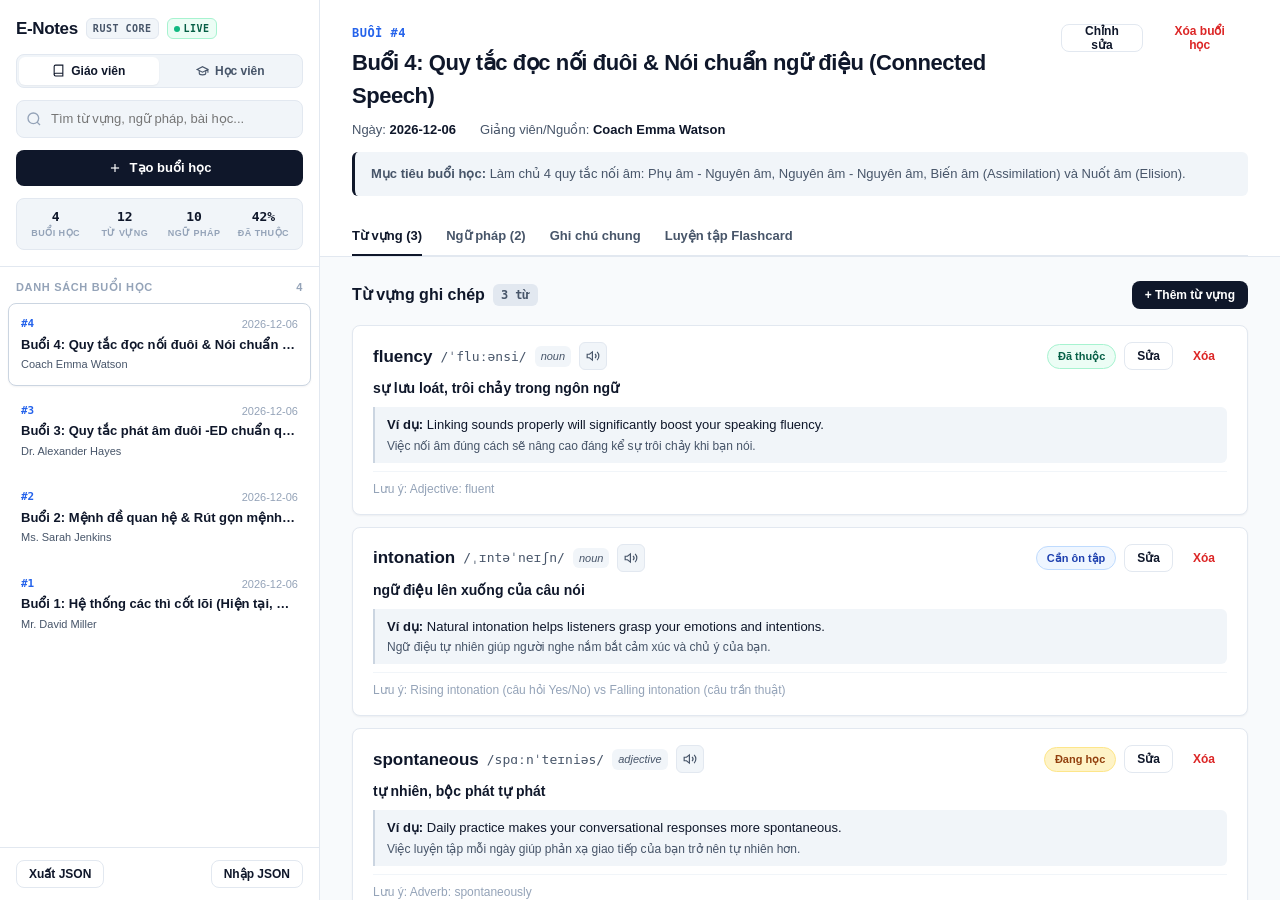
==== index.html @ 5c993e84 "feat: add 4 comprehensive grammar modules and Free Dictionary API auto-fill" ====
<!DOCTYPE html>
<html lang="vi">
<head>
  <meta charset="UTF-8">
  <meta name="viewport" content="width=device-width, initial-scale=1.0">
  <title>E-Notes — Sổ tay học tiếng Anh (Rust Core)</title>
  <link rel="stylesheet" href="/style.css">
</head>
<body>
  <div class="app-container">
    <!-- Sidebar -->
    <aside class="sidebar">
      <div class="sidebar-header">
        <div class="app-branding">
          <div class="brand-title">
            <span>E-Notes</span>
            <span class="brand-badge">RUST CORE</span>
            <span class="realtime-badge" title="Đồng bộ dữ liệu thời gian thực"><span class="realtime-dot"></span> LIVE</span>
          </div>
        </div>

        <!-- Role Selector (Giáo viên / Học viên) -->
        <div class="role-selector">
          <button class="role-btn active" id="roleBtnTeacher" data-role="teacher">
            <svg width="13" height="13" viewBox="0 0 24 24" fill="none" stroke="currentColor" stroke-width="2"><path d="M4 19.5A2.5 2.5 0 0 1 6.5 17H20"></path><path d="M6.5 2H20v20H6.5A2.5 2.5 0 0 1 4 19.5v-15A2.5 2.5 0 0 1 6.5 2z"></path></svg>
            Giáo viên
          </button>
          <button class="role-btn" id="roleBtnStudent" data-role="student">
            <svg width="13" height="13" viewBox="0 0 24 24" fill="none" stroke="currentColor" stroke-width="2"><path d="M22 10v6M2 10l10-5 10 5-10 5z"></path><path d="M6 12v5c0 2 2 3 6 3s6-1 6-3v-5"></path></svg>
            Học viên
          </button>
        </div>

        <div class="search-box">
          <svg class="search-icon" width="16" height="16" viewBox="0 0 24 24" fill="none" stroke="currentColor" stroke-width="2">
            <circle cx="11" cy="11" r="8"></circle>
            <line x1="21" y1="21" x2="16.65" y2="16.65"></line>
          </svg>
          <input type="text" id="searchInput" class="search-input" placeholder="Tìm từ vựng, ngữ pháp, bài học...">
        </div>

        <div class="sidebar-actions teacher-only">
          <button id="btnNewSession" class="btn btn-primary" style="flex: 1;">
            <svg width="14" height="14" viewBox="0 0 24 24" fill="none" stroke="currentColor" stroke-width="2">
              <line x1="12" y1="5" x2="12" y2="19"></line>
              <line x1="5" y1="12" x2="19" y2="12"></line>
            </svg>
            Tạo buổi học
          </button>
        </div>

        <div class="stats-summary" id="statsBar">
          <div class="stat-item">
            <span class="stat-val" id="statSessions">-</span>
            <span class="stat-lbl">Buổi học</span>
          </div>
          <div class="stat-item">
            <span class="stat-val" id="statVocab">-</span>
            <span class="stat-lbl">Từ vựng</span>
          </div>
          <div class="stat-item">
            <span class="stat-val" id="statGrammar">-</span>
            <span class="stat-lbl">Ngữ pháp</span>
          </div>
          <div class="stat-item">
            <span class="stat-val" id="statMastered">-</span>
            <span class="stat-lbl">Đã thuộc</span>
          </div>
        </div>
      </div>

      <div class="session-list-header">
        <span>Danh sách buổi học</span>
        <span id="sessionListCount">0</span>
      </div>

      <ul class="session-list" id="sessionList">
        <!-- Rendered by JS -->
      </ul>

      <div class="sidebar-footer">
        <button id="btnExport" class="btn btn-secondary btn-sm" title="Sao lưu dữ liệu ra file JSON">Xuất JSON</button>
        <button id="btnImport" class="btn btn-secondary btn-sm" title="Khôi phục dữ liệu từ file JSON">Nhập JSON</button>
        <input type="file" id="importFileInput" accept=".json" style="display: none;">
      </div>
    </aside>

    <!-- Main View -->
    <main class="main-view" id="mainView">
      <div id="sessionView" style="display: none;">
        <!-- Header -->
        <header class="main-header">
          <div class="lesson-top-bar">
            <div>
              <div class="lesson-tag" id="viewSessionBadge">BUỔI #1</div>
              <h1 class="lesson-title" id="viewSessionTitle">Chủ đề buổi học</h1>
              <div class="lesson-meta-row">
                <span>Ngày: <strong id="viewSessionDate">-</strong></span>
                <span>Giảng viên/Nguồn: <strong id="viewSessionTeacher">-</strong></span>
              </div>
            </div>

            <div style="display: flex; gap: 8px;">
              <button id="btnEditSession" class="btn btn-secondary btn-sm teacher-only">Chỉnh sửa</button>
              <button id="btnDeleteSession" class="btn btn-secondary btn-sm btn-danger-ghost teacher-only">Xóa buổi học</button>
            </div>
          </div>

          <div class="role-info-banner">
            <svg width="15" height="15" viewBox="0 0 24 24" fill="none" stroke="currentColor" stroke-width="2"><circle cx="12" cy="12" r="10"></circle><line x1="12" y1="16" x2="12" y2="12"></line><line x1="12" y1="8" x2="12.01" y2="8"></line></svg>
            <span><strong>Chế độ Học viên:</strong> Bạn có thể nghe phát âm, lật thẻ flashcard và đổi trạng thái từ vựng cá nhân. Nội dung buổi học được quản lý bởi giáo viên.</span>
          </div>

          <div class="lesson-goals-box" id="viewSessionGoalsBox" style="display: none;">
            <strong>Mục tiêu buổi học: </strong><span id="viewSessionGoals"></span>
          </div>

          <nav class="view-tabs">
            <button class="tab-btn active" data-tab="vocab">Từ vựng (<span id="tabVocabCount">0</span>)</button>
            <button class="tab-btn" data-tab="grammar">Ngữ pháp (<span id="tabGrammarCount">0</span>)</button>
            <button class="tab-btn" data-tab="notes">Ghi chú chung</button>
            <button class="tab-btn" data-tab="practice">Luyện tập Flashcard</button>
          </nav>
        </header>

        <!-- Tab contents -->
        <div class="content-body">
          <!-- Vocabulary Tab -->
          <div class="tab-content" id="tabContentVocab">
            <div class="section-toolbar">
              <h2 class="section-heading">
                Từ vựng ghi chép
                <span class="section-count" id="countVocabBadge">0 từ</span>
              </h2>
              <button id="btnAddVocab" class="btn btn-primary btn-sm teacher-only">
                + Thêm từ vựng
              </button>
            </div>
            <div class="vocab-list" id="vocabList">
              <!-- Rendered by JS -->
            </div>
          </div>

          <!-- Grammar Tab -->
          <div class="tab-content" id="tabContentGrammar" style="display: none;">
            <div class="section-toolbar">
              <h2 class="section-heading">
                Điểm ngữ pháp & Cấu trúc
                <span class="section-count" id="countGrammarBadge">0 điểm</span>
              </h2>
              <button id="btnAddGrammar" class="btn btn-primary btn-sm teacher-only">
                + Thêm ngữ pháp
              </button>
            </div>
            <div class="grammar-list" id="grammarList">
              <!-- Rendered by JS -->
            </div>
          </div>

          <!-- Notes Tab -->
          <div class="tab-content" id="tabContentNotes" style="display: none;">
            <div class="section-toolbar">
              <h2 class="section-heading">Ghi chú tổng hợp</h2>
              <button id="btnSaveNotes" class="btn btn-primary btn-sm teacher-only">Lưu ghi chú</button>
            </div>
            <div class="vocab-card" style="padding: 16px;">
              <textarea id="sessionNotesText" class="form-textarea" rows="12" placeholder="Ghi chép các lưu ý từ giáo viên, bài tập về nhà, mẹo phát âm hoặc liên kết tài liệu..."></textarea>
            </div>
          </div>

          <!-- Practice Flashcard Tab -->
          <div class="tab-content" id="tabContentPractice" style="display: none;">
            <div class="section-toolbar">
              <h2 class="section-heading">Luyện tập từ vựng (Flashcard)</h2>
            </div>
            <div class="flashcard-wrapper" id="flashcardWrapper">
              <!-- Rendered by JS -->
            </div>
          </div>
        </div>
      </div>

      <!-- Search Results View -->
      <div id="searchView" style="display: none; padding: 24px 32px;">
        <h2 class="section-heading" style="margin-bottom: 16px;">
          Kết quả tìm kiếm cho: "<span id="searchQueryLabel"></span>"
        </h2>
        <div id="searchResultsList"></div>
      </div>

      <!-- Empty / Welcome state -->
      <div id="emptyWelcomeView" class="empty-state">
        <h3>Chào mừng bạn đến với E-Notes</h3>
        <p>Chọn một buổi học từ danh sách bên trái hoặc nhấn "Tạo buổi học" để bắt đầu ghi chú từ vựng và ngữ pháp mới.</p>
        <button id="btnWelcomeNewSession" class="btn btn-primary">Tạo buổi học đầu tiên</button>
      </div>
    </main>
  </div>

  <!-- Modal Session (Create / Edit) -->
  <div class="modal-overlay" id="modalSession" style="display: none;">
    <div class="modal-dialog">
      <div class="modal-header">
        <h3 class="modal-title" id="modalSessionTitle">Tạo buổi học mới</h3>
        <button class="modal-close" data-close-modal>&times;</button>
      </div>
      <div class="modal-body">
        <form id="formSession">
          <input type="hidden" id="sessionFormId">
          <div class="form-row">
            <div class="form-group">
              <label class="form-label">Số thứ tự buổi học</label>
              <input type="number" id="sessionFormNumber" class="form-input" min="1" placeholder="Ví dụ: 1">
            </div>
            <div class="form-group">
              <label class="form-label">Ngày học</label>
              <input type="date" id="sessionFormDate" class="form-input" required>
            </div>
          </div>
          <div class="form-group">
            <label class="form-label">Tiêu đề buổi học *</label>
            <input type="text" id="sessionFormTitle" class="form-input" placeholder="Ví dụ: Buổi 1: Business Presentation" required>
          </div>
          <div class="form-group">
            <label class="form-label">Giảng viên / Nguồn học</label>
            <input type="text" id="sessionFormTeacher" class="form-input" placeholder="Ví dụ: Mr. David Miller, Khóa IELTS 7.0...">
          </div>
          <div class="form-group">
            <label class="form-label">Mục tiêu buổi học</label>
            <textarea id="sessionFormGoals" class="form-textarea" rows="2" placeholder="Ví dụ: Nắm vững cấu trúc câu điều kiện loại 3..."></textarea>
          </div>
          <div class="form-group">
            <label class="form-label">Ghi chú ban đầu</label>
            <textarea id="sessionFormNotes" class="form-textarea" rows="2" placeholder="Nội dung tóm tắt..."></textarea>
          </div>
        </form>
      </div>
      <div class="modal-footer">
        <button class="btn btn-secondary" data-close-modal>Hủy</button>
        <button class="btn btn-primary" id="btnSubmitSession">Lưu buổi học</button>
      </div>
    </div>
  </div>

  <!-- Modal Vocabulary (Create / Edit) -->
  <div class="modal-overlay" id="modalVocab" style="display: none;">
    <div class="modal-dialog">
      <div class="modal-header">
        <h3 class="modal-title" id="modalVocabTitle">Thêm từ vựng mới</h3>
        <button class="modal-close" data-close-modal>&times;</button>
      </div>
      <div class="modal-body">
        <form id="formVocab">
          <input type="hidden" id="vocabFormId">
          <div class="form-group" style="margin-bottom: 12px;">
            <label class="form-label">Từ / Cụm từ tiếng Anh *</label>
            <div style="display: flex; gap: 8px;">
              <input type="text" id="vocabFormWord" class="form-input" placeholder="e.g. resilient, articulate, persistent..." required style="flex: 1;">
              <button type="button" id="btnQuickLookup" class="btn btn-secondary" style="white-space: nowrap; font-size: 12px; height: 36px;" title="Tự động tra cứu IPA, từ loại, ví dụ và nghĩa từ từ điển trực tuyến">
                <svg width="13" height="13" viewBox="0 0 24 24" fill="none" stroke="currentColor" stroke-width="2"><polygon points="13 2 3 14 12 14 11 22 21 10 12 10 13 2"></polygon></svg>
                Tra nhanh API
              </button>
            </div>
            <div id="lookupStatus" style="font-size: 11px; margin-top: 4px; display: none;"></div>
          </div>
          <div class="form-row">
            <div class="form-group">
              <label class="form-label">Phiên âm (IPA)</label>
              <input type="text" id="vocabFormIpa" class="form-input" placeholder="/ɑːrˈtɪkjuleɪt/">
            </div>
            <div class="form-group">
              <label class="form-label">Từ loại</label>
              <input type="text" id="vocabFormPos" class="form-input" placeholder="noun, verb, adj, idiom...">
            </div>
          </div>
          <div class="form-row">
            <div class="form-group">
              <label class="form-label">Trạng thái học</label>
              <select id="vocabFormStatus" class="form-select">
                <option value="learning">Đang học (Learning)</option>
                <option value="reviewing">Cần ôn tập (Reviewing)</option>
                <option value="mastered">Đã thuộc (Mastered)</option>
              </select>
            </div>
          </div>
          <div class="form-group">
            <label class="form-label">Nghĩa tiếng Việt *</label>
            <input type="text" id="vocabFormMeaning" class="form-input" placeholder="Nghĩa của từ..." required>
          </div>
          <div class="form-group">
            <label class="form-label">Câu ví dụ tiếng Anh</label>
            <textarea id="vocabFormExampleEn" class="form-textarea" rows="2" placeholder="She gave an articulate speech."></textarea>
          </div>
          <div class="form-group">
            <label class="form-label">Dịch câu ví dụ</label>
            <textarea id="vocabFormExampleVi" class="form-textarea" rows="2" placeholder="Cô ấy đã phát biểu rất lưu loát."></textarea>
          </div>
          <div class="form-group">
            <label class="form-label">Ghi chú / Collocations</label>
            <input type="text" id="vocabFormNotes" class="form-input" placeholder="Đi cùng giới từ gì, bẫy từ vựng...">
          </div>
        </form>
      </div>
      <div class="modal-footer">
        <button class="btn btn-secondary" data-close-modal>Hủy</button>
        <button class="btn btn-primary" id="btnSubmitVocab">Lưu từ vựng</button>
      </div>
    </div>
  </div>

  <!-- Modal Grammar (Create / Edit) -->
  <div class="modal-overlay" id="modalGrammar" style="display: none;">
    <div class="modal-dialog">
      <div class="modal-header">
        <h3 class="modal-title" id="modalGrammarTitle">Thêm ngữ pháp mới</h3>
        <button class="modal-close" data-close-modal>&times;</button>
      </div>
      <div class="modal-body">
        <form id="formGrammar">
          <input type="hidden" id="grammarFormId">
          <div class="form-group">
            <label class="form-label">Tên cấu trúc / Chủ điểm *</label>
            <input type="text" id="grammarFormTitle" class="form-input" placeholder="Ví dụ: Third Conditional, Đảo ngữ Inversion..." required>
          </div>
          <div class="form-group">
            <label class="form-label">Công thức / Cấu trúc *</label>
            <input type="text" id="grammarFormStructure" class="form-input" placeholder="If + S + had + V3/ed, S + would have + V3/ed" required>
          </div>
          <div class="form-group">
            <label class="form-label">Giải thích cách dùng *</label>
            <textarea id="grammarFormExplanation" class="form-textarea" rows="3" placeholder="Dùng khi nào, sắc thái nghĩa..." required></textarea>
          </div>
          <div class="form-group">
            <label class="form-label">Các câu ví dụ *</label>
            <textarea id="grammarFormExamples" class="form-textarea" rows="4" placeholder="+ Khẳng định: ...&#10;- Phủ định: ...&#10;? Nghi vấn: ..." required></textarea>
          </div>
          <div class="form-group">
            <label class="form-label">Mẹo / Bẫy thường gặp</label>
            <textarea id="grammarFormTips" class="form-textarea" rows="2" placeholder="Lưu ý khi làm bài tập, dấu hiệu nhận biết..."></textarea>
          </div>
        </form>
      </div>
      <div class="modal-footer">
        <button class="btn btn-secondary" data-close-modal>Hủy</button>
        <button class="btn btn-primary" id="btnSubmitGrammar">Lưu ngữ pháp</button>
      </div>
    </div>
  </div>

  <script src="/app.js"></script>
</body>
</html>
---- style.css ----
/* ==========================================================================
   E-NOTES DESIGN SYSTEM (Unslop Aesthetic)
   Craft-focused, calm editorial interface, 4px grid rhythm, high contrast.
   ========================================================================== */

:root {
  /* Slate Ramp */
  --bg-app: #F8FAFC;
  --bg-surface: #FFFFFF;
  --bg-subtle: #F1F5F9;
  --bg-muted: #E2E8F0;

  --border-subtle: #E2E8F0;
  --border-strong: #CBD5E1;
  --border-focus: #0F172A;

  --text-primary: #0F172A;
  --text-secondary: #475569;
  --text-muted: #94A3B8;
  --text-on-dark: #FFFFFF;

  /* Accent: single disciplined deep slate + deliberate blue for actions */
  --accent-primary: #0F172A;
  --accent-primary-hover: #1E293B;
  --accent-link: #2563EB;
  --accent-link-hover: #1D4ED8;

  /* Status Colors */
  --status-learning-bg: #FEF3C7;
  --status-learning-text: #92400E;
  --status-learning-border: #FDE68A;

  --status-review-bg: #EFF6FF;
  --status-review-text: #1E40AF;
  --status-review-border: #BFDBFE;

  --status-mastered-bg: #ECFDF5;
  --status-mastered-text: #065F46;
  --status-mastered-border: #A7F3D0;

  --danger-bg: #FEF2F2;
  --danger-text: #DC2626;
  --danger-border: #FECACA;

  /* Spacing Grid (4px multiples) */
  --sp-1: 4px;
  --sp-2: 8px;
  --sp-3: 12px;
  --sp-4: 16px;
  --sp-5: 20px;
  --sp-6: 24px;
  --sp-8: 32px;
  --sp-10: 40px;

  /* Fonts */
  --font-sans: -apple-system, BlinkMacSystemFont, "Segoe UI", Roboto, "Helvetica Neue", Arial, sans-serif;
  --font-mono: ui-monospace, "SF Mono", "Cascadia Code", "Roboto Mono", Consolas, monospace;

  /* Radii & Shadows */
  --radius-sm: 6px;
  --radius-md: 8px;
  --radius-lg: 12px;
  --shadow-sm: 0 1px 2px 0 rgba(15, 23, 42, 0.05);
  --shadow-md: 0 4px 12px -2px rgba(15, 23, 42, 0.08);
  --shadow-modal: 0 20px 25px -5px rgba(15, 23, 42, 0.1), 0 8px 10px -6px rgba(15, 23, 42, 0.1);
}

*, *::before, *::after {
  box-sizing: border-box;
  margin: 0;
  padding: 0;
}

body {
  font-family: var(--font-sans);
  background-color: var(--bg-app);
  color: var(--text-primary);
  font-size: 14px;
  line-height: 1.5;
  -webkit-font-smoothing: antialiased;
}

/* Modals MUST be hidden by default */
.modal-overlay {
  display: none !important;
  position: fixed;
  inset: 0;
  background-color: rgba(15, 23, 42, 0.45);
  backdrop-filter: blur(2px);
  z-index: 9999;
  align-items: center;
  justify-content: center;
  padding: var(--sp-4);
}

.modal-overlay.active {
  display: flex !important;
}

/* Layout Frame */
.app-container {
  display: flex;
  height: 100vh;
  width: 100vw;
  overflow: hidden;
}

/* Sidebar */
.sidebar {
  width: 320px;
  background-color: var(--bg-surface);
  border-right: 1px solid var(--border-subtle);
  display: flex;
  flex-direction: column;
  flex-shrink: 0;
}

.sidebar-header {
  padding: var(--sp-4);
  border-bottom: 1px solid var(--border-subtle);
  background-color: var(--bg-surface);
}

.app-branding {
  display: flex;
  align-items: center;
  justify-content: space-between;
  margin-bottom: var(--sp-3);
}

.brand-title {
  font-size: 17px;
  font-weight: 800;
  letter-spacing: -0.02em;
  color: var(--text-primary);
  display: flex;
  align-items: center;
  gap: var(--sp-2);
}

.brand-badge {
  font-family: var(--font-mono);
  font-size: 10px;
  font-weight: 700;
  padding: 2px 6px;
  background: var(--bg-subtle);
  border: 1px solid var(--border-subtle);
  border-radius: var(--radius-sm);
  color: var(--text-secondary);
  letter-spacing: 0.05em;
}

.realtime-badge {
  font-family: var(--font-mono);
  font-size: 10px;
  font-weight: 700;
  display: inline-flex;
  align-items: center;
  gap: 4px;
  padding: 2px 6px;
  background: #ECFDF5;
  color: #065F46;
  border: 1px solid #A7F3D0;
  border-radius: var(--radius-sm);
  letter-spacing: 0.05em;
}

.realtime-dot {
  width: 6px;
  height: 6px;
  border-radius: 50%;
  background-color: #10B981;
  box-shadow: 0 0 0 0 rgba(16, 185, 129, 0.7);
  animation: pulse-dot 2s infinite;
}

@keyframes pulse-dot {
  0% { transform: scale(0.95); box-shadow: 0 0 0 0 rgba(16, 185, 129, 0.7); }
  70% { transform: scale(1); box-shadow: 0 0 0 5px rgba(16, 185, 129, 0); }
  100% { transform: scale(0.95); box-shadow: 0 0 0 0 rgba(16, 185, 129, 0); }
}

.role-selector {
  display: flex;
  background: var(--bg-subtle);
  border: 1px solid var(--border-subtle);
  border-radius: var(--radius-md);
  padding: 2px;
  margin-bottom: var(--sp-3);
  gap: 2px;
}

.role-btn {
  flex: 1;
  display: inline-flex;
  align-items: center;
  justify-content: center;
  gap: 6px;
  height: 28px;
  font-size: 12px;
  font-weight: 600;
  border-radius: var(--radius-sm);
  border: none;
  background: transparent;
  color: var(--text-secondary);
  cursor: pointer;
  transition: all 0.15s ease;
}

.role-btn:hover {
  color: var(--text-primary);
}

.role-btn.active {
  background: var(--bg-surface);
  color: var(--text-primary);
  box-shadow: var(--shadow-sm);
}

/* Role Visibility Controls */
body.role-student .teacher-only {
  display: none !important;
}

.role-info-banner {
  display: none;
  background: #EFF6FF;
  border: 1px solid #BFDBFE;
  border-radius: var(--radius-md);
  padding: 8px 14px;
  margin-bottom: 14px;
  font-size: 12px;
  color: #1E40AF;
  align-items: center;
  gap: 8px;
}

body.role-student .role-info-banner {
  display: flex;
}

.search-box {
  position: relative;
  margin-bottom: var(--sp-3);
}

.search-input {
  width: 100%;
  height: 38px;
  padding: 0 var(--sp-3) 0 34px;
  font-size: 13px;
  border: 1px solid var(--border-subtle);
  border-radius: var(--radius-md);
  background-color: var(--bg-subtle);
  color: var(--text-primary);
  transition: all 0.15s ease;
}

.search-input:focus {
  outline: none;
  background-color: var(--bg-surface);
  border-color: var(--border-focus);
  box-shadow: 0 0 0 1px var(--border-focus);
}

.search-icon {
  position: absolute;
  left: 10px;
  top: 11px;
  color: var(--text-muted);
  pointer-events: none;
}

.sidebar-actions {
  display: flex;
  gap: var(--sp-2);
}

/* Stats Pill */
.stats-summary {
  display: grid;
  grid-template-columns: repeat(4, 1fr);
  background: var(--bg-subtle);
  border: 1px solid var(--border-subtle);
  border-radius: var(--radius-md);
  padding: var(--sp-2) var(--sp-1);
  margin-top: var(--sp-3);
  text-align: center;
}

.stat-item {
  display: flex;
  flex-direction: column;
  align-items: center;
}

.stat-val {
  font-weight: 800;
  font-family: var(--font-mono);
  font-size: 13px;
  color: var(--text-primary);
}

.stat-lbl {
  color: var(--text-muted);
  font-size: 9px;
  font-weight: 600;
  text-transform: uppercase;
  letter-spacing: 0.05em;
  margin-top: 1px;
}

/* Session List */
.session-list-header {
  padding: var(--sp-3) var(--sp-4) var(--sp-2);
  font-size: 11px;
  font-weight: 700;
  text-transform: uppercase;
  letter-spacing: 0.06em;
  color: var(--text-muted);
  display: flex;
  justify-content: space-between;
}

.session-list {
  flex: 1;
  overflow-y: auto;
  list-style: none;
  padding: 0 var(--sp-2) var(--sp-2);
}

.session-item {
  padding: var(--sp-3) var(--sp-3);
  border-radius: var(--radius-md);
  margin-bottom: 4px;
  cursor: pointer;
  border: 1px solid transparent;
  transition: all 0.12s ease;
  background-color: transparent;
}

.session-item:hover {
  background-color: var(--bg-subtle);
}

.session-item.active {
  background-color: var(--bg-surface);
  border-color: var(--border-strong);
  box-shadow: var(--shadow-sm);
}

.session-item-top {
  display: flex;
  align-items: center;
  justify-content: space-between;
  margin-bottom: 2px;
}

.session-badge {
  font-family: var(--font-mono);
  font-size: 11px;
  font-weight: 700;
  color: var(--accent-link);
}

.session-date {
  font-size: 11px;
  color: var(--text-muted);
}

.session-item-title {
  font-size: 13px;
  font-weight: 600;
  color: var(--text-primary);
  white-space: nowrap;
  overflow: hidden;
  text-overflow: ellipsis;
}

.session-item-meta {
  font-size: 11px;
  color: var(--text-secondary);
  margin-top: 2px;
}

/* Sidebar Footer */
.sidebar-footer {
  padding: var(--sp-3) var(--sp-4);
  border-top: 1px solid var(--border-subtle);
  display: flex;
  justify-content: space-between;
  align-items: center;
  background-color: var(--bg-surface);
}

/* Main Content Area */
.main-view {
  flex: 1;
  display: flex;
  flex-direction: column;
  overflow-y: auto;
  background-color: var(--bg-app);
}

.main-header {
  background-color: var(--bg-surface);
  border-bottom: 1px solid var(--border-subtle);
  padding: var(--sp-6) var(--sp-8) 0;
}

.lesson-top-bar {
  display: flex;
  justify-content: space-between;
  align-items: flex-start;
  margin-bottom: var(--sp-3);
}

.lesson-tag {
  font-family: var(--font-mono);
  font-size: 12px;
  font-weight: 700;
  color: var(--accent-link);
  letter-spacing: 0.04em;
  margin-bottom: 4px;
}

.lesson-title {
  font-size: 22px;
  font-weight: 800;
  letter-spacing: -0.02em;
  color: var(--text-primary);
}

.lesson-meta-row {
  display: flex;
  gap: var(--sp-6);
  font-size: 13px;
  color: var(--text-secondary);
  margin-top: var(--sp-2);
}

.lesson-meta-row span strong {
  color: var(--text-primary);
}

.lesson-goals-box {
  margin-top: var(--sp-3);
  padding: var(--sp-3) var(--sp-4);
  background-color: var(--bg-subtle);
  border-left: 3px solid var(--accent-primary);
  border-radius: var(--radius-sm);
  font-size: 13px;
  color: var(--text-secondary);
  line-height: 1.6;
}

/* Nav Tabs */
.view-tabs {
  display: flex;
  gap: var(--sp-6);
  margin-top: var(--sp-5);
  border-bottom: 1px solid var(--border-subtle);
}

.tab-btn {
  background: none;
  border: none;
  padding: var(--sp-3) 0;
  font-size: 13px;
  font-weight: 600;
  color: var(--text-secondary);
  cursor: pointer;
  position: relative;
  transition: color 0.15s ease;
}

.tab-btn:hover {
  color: var(--text-primary);
}

.tab-btn.active {
  color: var(--accent-primary);
}

.tab-btn.active::after {
  content: '';
  position: absolute;
  bottom: -1px;
  left: 0;
  right: 0;
  height: 2px;
  background-color: var(--accent-primary);
}

/* Content Body */
.content-body {
  padding: var(--sp-6) var(--sp-8);
  max-width: 980px;
  width: 100%;
}

/* Section Header */
.section-toolbar {
  display: flex;
  justify-content: space-between;
  align-items: center;
  margin-bottom: var(--sp-4);
}

.section-heading {
  font-size: 16px;
  font-weight: 700;
  color: var(--text-primary);
  display: flex;
  align-items: center;
  gap: var(--sp-2);
}

.section-count {
  font-size: 12px;
  font-family: var(--font-mono);
  background: var(--bg-muted);
  padding: 2px 8px;
  border-radius: var(--radius-sm);
  color: var(--text-secondary);
}

/* Vocabulary Cards */
.vocab-list {
  display: flex;
  flex-direction: column;
  gap: var(--sp-3);
}

.vocab-card {
  background-color: var(--bg-surface);
  border: 1px solid var(--border-subtle);
  border-radius: var(--radius-md);
  padding: var(--sp-4) var(--sp-5);
  box-shadow: var(--shadow-sm);
  transition: border-color 0.15s ease;
}

.vocab-card:hover {
  border-color: var(--border-strong);
}

.vocab-header {
  display: flex;
  justify-content: space-between;
  align-items: center;
  margin-bottom: var(--sp-2);
}

.vocab-word-group {
  display: flex;
  align-items: center;
  gap: var(--sp-2);
  flex-wrap: wrap;
}

.vocab-word {
  font-size: 17px;
  font-weight: 700;
  color: var(--text-primary);
}

.vocab-ipa {
  font-family: var(--font-mono);
  font-size: 13px;
  color: var(--text-secondary);
}

.vocab-pos {
  font-size: 11px;
  font-style: italic;
  padding: 2px 6px;
  background: var(--bg-subtle);
  border-radius: var(--radius-sm);
  color: var(--text-secondary);
}

.audio-btn {
  background: var(--bg-subtle);
  border: 1px solid var(--border-subtle);
  width: 28px;
  height: 28px;
  border-radius: var(--radius-sm);
  display: inline-flex;
  align-items: center;
  justify-content: center;
  cursor: pointer;
  color: var(--text-secondary);
  transition: all 0.12s ease;
}

.audio-btn:hover {
  background-color: var(--bg-surface);
  color: var(--text-primary);
  border-color: var(--border-strong);
}

.vocab-meaning {
  font-size: 14px;
  font-weight: 600;
  color: var(--text-primary);
  margin-bottom: var(--sp-2);
}

.vocab-example-box {
  background: var(--bg-subtle);
  border-left: 2px solid var(--border-strong);
  padding: var(--sp-2) var(--sp-3);
  border-radius: 0 var(--radius-sm) var(--radius-sm) 0;
  font-size: 13px;
  margin-bottom: var(--sp-2);
}

.example-en {
  color: var(--text-primary);
  margin-bottom: 2px;
}

.example-vi {
  color: var(--text-secondary);
  font-size: 12px;
}

.vocab-footer {
  display: flex;
  justify-content: space-between;
  align-items: center;
  margin-top: var(--sp-2);
  padding-top: var(--sp-2);
  border-top: 1px solid var(--bg-subtle);
}

.vocab-notes {
  font-size: 12px;
  color: var(--text-muted);
}

/* Status Pills */
.status-pill {
  font-size: 11px;
  font-weight: 600;
  padding: 3px 10px;
  border-radius: 9999px;
  cursor: pointer;
  display: inline-flex;
  align-items: center;
  border: 1px solid transparent;
  user-select: none;
  transition: all 0.12s ease;
}

.status-learning {
  background-color: var(--status-learning-bg);
  color: var(--status-learning-text);
  border-color: var(--status-learning-border);
}

.status-reviewing {
  background-color: var(--status-review-bg);
  color: var(--status-review-text);
  border-color: var(--status-review-border);
}

.status-mastered {
  background-color: var(--status-mastered-bg);
  color: var(--status-mastered-text);
  border-color: var(--status-mastered-border);
}

/* Grammar Cards */
.grammar-list {
  display: flex;
  flex-direction: column;
  gap: var(--sp-4);
}

.grammar-card {
  background-color: var(--bg-surface);
  border: 1px solid var(--border-subtle);
  border-radius: var(--radius-md);
  padding: var(--sp-5);
  box-shadow: var(--shadow-sm);
}

.grammar-title {
  font-size: 16px;
  font-weight: 700;
  color: var(--text-primary);
  margin-bottom: var(--sp-2);
}

.grammar-structure-box {
  background-color: var(--bg-app);
  border: 1px solid var(--border-subtle);
  border-radius: var(--radius-sm);
  padding: var(--sp-2) var(--sp-3);
  font-family: var(--font-mono);
  font-size: 13px;
  font-weight: 600;
  color: var(--accent-link);
  margin-bottom: var(--sp-3);
}

.grammar-explanation {
  font-size: 13px;
  color: var(--text-secondary);
  line-height: 1.6;
  margin-bottom: var(--sp-3);
}

.grammar-examples-box {
  background: var(--bg-subtle);
  border-radius: var(--radius-sm);
  padding: var(--sp-3);
  font-size: 13px;
  line-height: 1.6;
  white-space: pre-line;
  margin-bottom: var(--sp-3);
}

.grammar-tips-box {
  border-left: 3px solid #F59E0B;
  padding: var(--sp-2) var(--sp-3);
  font-size: 12px;
  color: var(--text-secondary);
  background: #FFFBEB;
  border-radius: 0 var(--radius-sm) var(--radius-sm) 0;
}

/* Flashcard Review */
.flashcard-wrapper {
  display: flex;
  flex-direction: column;
  align-items: center;
  padding: var(--sp-4) 0;
}

.flashcard-progress {
  font-family: var(--font-mono);
  font-size: 13px;
  color: var(--text-secondary);
  margin-bottom: var(--sp-4);
}

.flashcard {
  width: 100%;
  max-width: 520px;
  min-height: 280px;
  background-color: var(--bg-surface);
  border: 1px solid var(--border-strong);
  border-radius: var(--radius-lg);
  box-shadow: var(--shadow-md);
  padding: var(--sp-8);
  display: flex;
  flex-direction: column;
  justify-content: center;
  align-items: center;
  text-align: center;
  cursor: pointer;
  user-select: none;
  transition: transform 0.15s ease, box-shadow 0.15s ease;
  position: relative;
}

.flashcard:hover {
  transform: translateY(-2px);
  box-shadow: 0 8px 24px rgba(15, 23, 42, 0.09);
}

.card-hint {
  position: absolute;
  bottom: var(--sp-3);
  font-size: 11px;
  color: var(--text-muted);
}

.fc-word {
  font-size: 30px;
  font-weight: 800;
  letter-spacing: -0.02em;
  margin-bottom: var(--sp-2);
}

.fc-ipa {
  font-family: var(--font-mono);
  font-size: 14px;
  color: var(--text-secondary);
  margin-bottom: var(--sp-3);
}

.fc-details {
  border-top: 1px solid var(--border-subtle);
  padding-top: var(--sp-4);
  width: 100%;
  margin-top: var(--sp-4);
}

.fc-meaning {
  font-size: 18px;
  font-weight: 700;
  color: var(--accent-link);
  margin-bottom: var(--sp-2);
}

.fc-example {
  font-size: 13px;
  color: var(--text-secondary);
  font-style: italic;
}

.flashcard-controls {
  display: flex;
  gap: var(--sp-2);
  margin-top: var(--sp-5);
}

/* Buttons */
.btn {
  display: inline-flex;
  align-items: center;
  justify-content: center;
  gap: var(--sp-2);
  height: 36px;
  padding: 0 var(--sp-4);
  font-size: 13px;
  font-weight: 600;
  border-radius: var(--radius-md);
  border: 1px solid transparent;
  cursor: pointer;
  transition: all 0.12s ease;
  text-decoration: none;
  user-select: none;
}

.btn-sm {
  height: 28px;
  padding: 0 var(--sp-3);
  font-size: 12px;
}

.btn-primary {
  background-color: var(--accent-primary);
  color: var(--text-on-dark);
}

.btn-primary:hover {
  background-color: var(--accent-primary-hover);
}

.btn-secondary {
  background-color: var(--bg-surface);
  border-color: var(--border-subtle);
  color: var(--text-primary);
}

.btn-secondary:hover {
  background-color: var(--bg-subtle);
  border-color: var(--border-strong);
}

.btn-danger-ghost {
  background: none;
  border: none;
  color: var(--danger-text);
  cursor: pointer;
}

.btn-danger-ghost:hover {
  background-color: var(--danger-bg);
}

/* Modal Dialog */
.modal-dialog {
  background-color: var(--bg-surface);
  border: 1px solid var(--border-strong);
  border-radius: var(--radius-lg);
  width: 100%;
  max-width: 520px;
  box-shadow: var(--shadow-modal);
  overflow: hidden;
}

.modal-header {
  padding: var(--sp-4) var(--sp-5);
  border-bottom: 1px solid var(--border-subtle);
  display: flex;
  justify-content: space-between;
  align-items: center;
}

.modal-title {
  font-size: 15px;
  font-weight: 700;
  color: var(--text-primary);
}

.modal-close {
  background: none;
  border: none;
  font-size: 20px;
  color: var(--text-muted);
  cursor: pointer;
  line-height: 1;
}

.modal-close:hover {
  color: var(--text-primary);
}

.modal-body {
  padding: var(--sp-5);
  max-height: 75vh;
  overflow-y: auto;
}

.form-group {
  margin-bottom: var(--sp-3);
}

.form-label {
  display: block;
  font-size: 12px;
  font-weight: 600;
  color: var(--text-primary);
  margin-bottom: var(--sp-1);
}

.form-input, .form-textarea, .form-select {
  width: 100%;
  border: 1px solid var(--border-subtle);
  border-radius: var(--radius-md);
  padding: var(--sp-2) var(--sp-3);
  font-size: 13px;
  font-family: inherit;
  color: var(--text-primary);
  background-color: var(--bg-surface);
}

.form-input:focus, .form-textarea:focus, .form-select:focus {
  outline: none;
  border-color: var(--border-focus);
}

.form-row {
  display: grid;
  grid-template-columns: 1fr 1fr;
  gap: var(--sp-3);
}

.modal-footer {
  padding: var(--sp-3) var(--sp-5);
  background-color: var(--bg-subtle);
  border-top: 1px solid var(--border-subtle);
  display: flex;
  justify-content: flex-end;
  gap: var(--sp-2);
}

/* Empty State */
.empty-state {
  text-align: center;
  padding: var(--sp-10) var(--sp-6);
  color: var(--text-secondary);
}

.empty-state h3 {
  font-size: 17px;
  font-weight: 700;
  color: var(--text-primary);
  margin-bottom: var(--sp-2);
}

.empty-state p {
  font-size: 13px;
  color: var(--text-muted);
  max-width: 400px;
  margin: 0 auto var(--sp-4);
  line-height: 1.6;
}
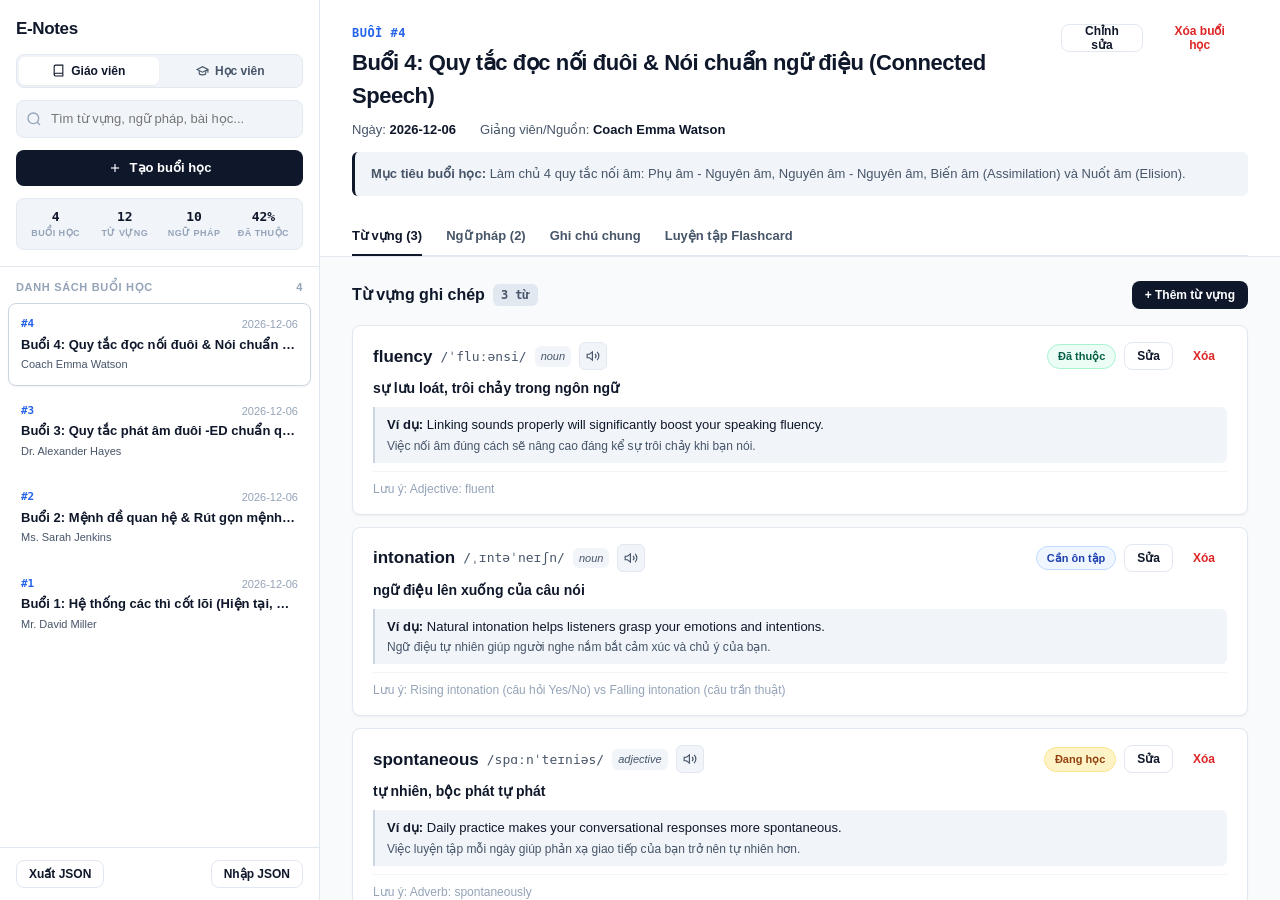
==== commit dc920843: "style: remove Rust Core and Live badges, rename quick lookup button to 'Tra cứu từ vựng'" ====
--- a/index.html
+++ b/index.html
@@ -3,7 +3,7 @@
 <head>
   <meta charset="UTF-8">
   <meta name="viewport" content="width=device-width, initial-scale=1.0">
-  <title>E-Notes — Sổ tay học tiếng Anh (Rust Core)</title>
+  <title>E-Notes — Sổ tay học tiếng Anh</title>
   <link rel="stylesheet" href="/style.css">
 </head>
 <body>
@@ -14,8 +14,6 @@
         <div class="app-branding">
           <div class="brand-title">
             <span>E-Notes</span>
-            <span class="brand-badge">RUST CORE</span>
-            <span class="realtime-badge" title="Đồng bộ dữ liệu thời gian thực"><span class="realtime-dot"></span> LIVE</span>
           </div>
         </div>
 
@@ -257,8 +255,8 @@
             <div style="display: flex; gap: 8px;">
               <input type="text" id="vocabFormWord" class="form-input" placeholder="e.g. resilient, articulate, persistent..." required style="flex: 1;">
               <button type="button" id="btnQuickLookup" class="btn btn-secondary" style="white-space: nowrap; font-size: 12px; height: 36px;" title="Tự động tra cứu IPA, từ loại, ví dụ và nghĩa từ từ điển trực tuyến">
-                <svg width="13" height="13" viewBox="0 0 24 24" fill="none" stroke="currentColor" stroke-width="2"><polygon points="13 2 3 14 12 14 11 22 21 10 12 10 13 2"></polygon></svg>
-                Tra nhanh API
+                <svg width="13" height="13" viewBox="0 0 24 24" fill="none" stroke="currentColor" stroke-width="2"><circle cx="11" cy="11" r="8"></circle><line x1="21" y1="21" x2="16.65" y2="16.65"></line></svg>
+                Tra cứu từ vựng
               </button>
             </div>
             <div id="lookupStatus" style="font-size: 11px; margin-top: 4px; display: none;"></div>
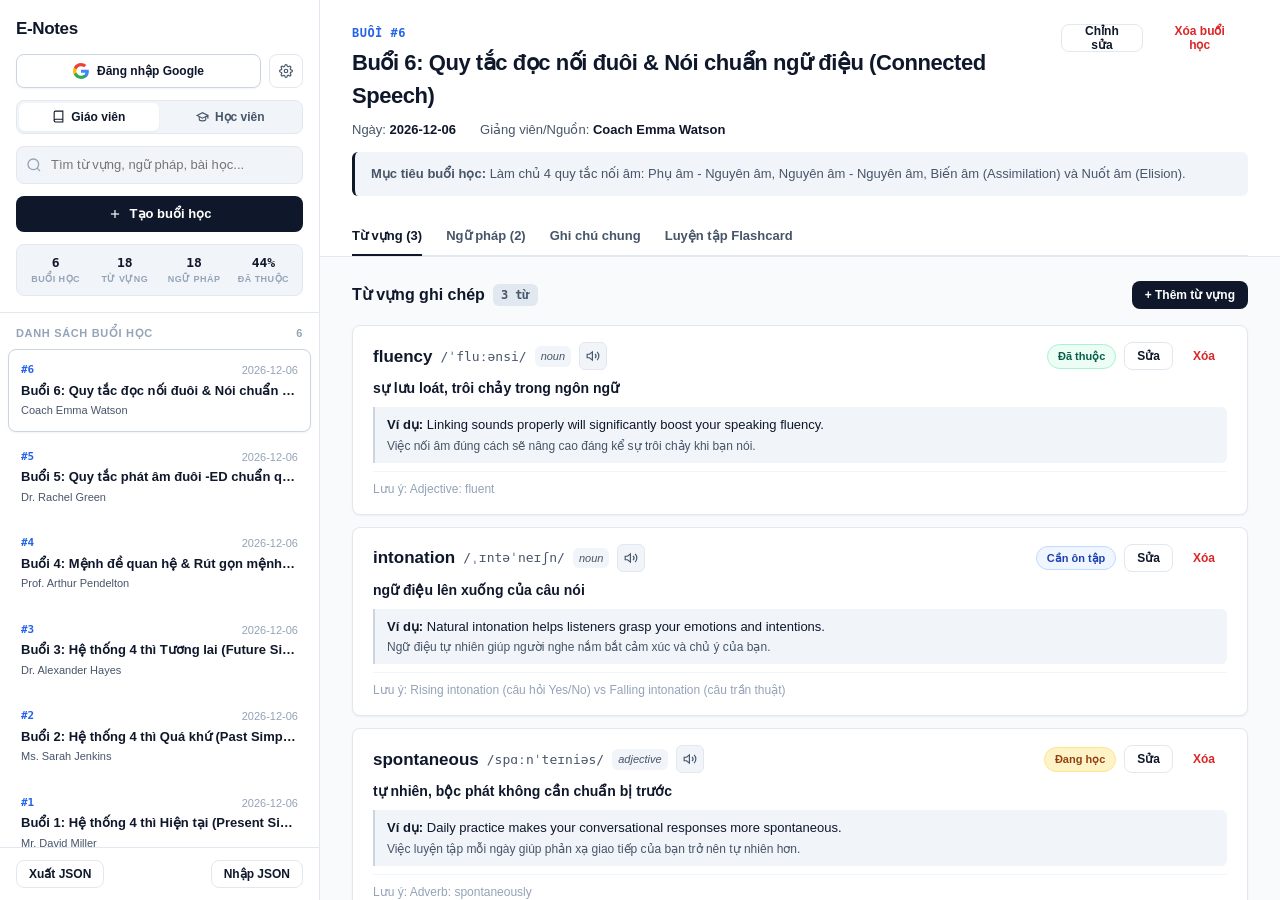
==== commit 83dfa5a6: "feat: add Google OAuth 2.0 authentication system" ====
--- a/index.html
+++ b/index.html
@@ -5,6 +5,8 @@
   <meta name="viewport" content="width=device-width, initial-scale=1.0">
   <title>E-Notes — Sổ tay học tiếng Anh</title>
   <link rel="stylesheet" href="/style.css">
+  <!-- Google Identity Services SDK -->
+  <script src="https://accounts.google.com/gsi/client" async defer></script>
 </head>
 <body>
   <div class="app-container">
@@ -14,6 +16,47 @@
         <div class="app-branding">
           <div class="brand-title">
             <span>E-Notes</span>
+          </div>
+        </div>
+
+        <!-- Google OAuth Profile / Login Section -->
+        <div class="auth-section" id="authSection">
+          <!-- Logged Out State -->
+          <div class="auth-logged-out" id="authLoggedOut">
+            <button class="btn-google-login" id="btnGoogleLogin" type="button">
+              <svg class="google-icon" width="16" height="16" viewBox="0 0 24 24">
+                <path fill="#4285F4" d="M23.745 12.27c0-.7-.06-1.4-.19-2.07H12v4.51h6.6c-.29 1.52-1.14 2.82-2.4 3.68v3.05h3.88c2.27-2.09 3.66-5.17 3.66-9.17z"/>
+                <path fill="#34A853" d="M12 24c3.24 0 5.95-1.08 7.93-2.91l-3.88-3.05c-1.08.72-2.45 1.16-4.05 1.16-3.12 0-5.77-2.1-6.72-4.93H1.25v3.15C3.26 21.36 7.36 24 12 24z"/>
+                <path fill="#FBBC05" d="M5.28 14.27c-.25-.72-.38-1.49-.38-2.27s.13-1.55.38-2.27V6.58H1.25C.45 8.18 0 9.98 0 12s.45 3.82 1.25 5.42l4.03-3.15z"/>
+                <path fill="#EA4335" d="M12 4.75c1.77 0 3.35.61 4.6 1.8l3.42-3.42C17.95 1.19 15.24 0 12 0 7.36 0 3.26 2.64 1.25 6.58l4.03 3.15c.95-2.83 3.6-4.98 6.72-4.98z"/>
+              </svg>
+              <span>Đăng nhập Google</span>
+            </button>
+            <button class="btn-oauth-settings" id="btnOAuthSettings" type="button" title="Cài đặt Google OAuth Client ID">
+              <svg width="14" height="14" viewBox="0 0 24 24" fill="none" stroke="currentColor" stroke-width="2"><circle cx="12" cy="12" r="3"></circle><path d="M19.4 15a1.65 1.65 0 0 0 .33 1.82l.06.06a2 2 0 0 1 0 2.83 2 2 0 0 1-2.83 0l-.06-.06a1.65 1.65 0 0 0-1.82-.33 1.65 1.65 0 0 0-1 1.51V21a2 2 0 0 1-2 2 2 2 0 0 1-2-2v-.09A1.65 1.65 0 0 0 9 19.4a1.65 1.65 0 0 0-1.82.33l-.06.06a2 2 0 0 1-2.83 0 2 2 0 0 1 0-2.83l.06-.06a1.65 1.65 0 0 0 .33-1.82 1.65 1.65 0 0 0-1.51-1H3a2 2 0 0 1-2-2 2 2 0 0 1 2-2h.09A1.65 1.65 0 0 0 4.6 9a1.65 1.65 0 0 0-.33-1.82l-.06-.06a2 2 0 0 1 0-2.83 2 2 0 0 1 2.83 0l.06.06a1.65 1.65 0 0 0 1.82.33H9a1.65 1.65 0 0 0 1-1.51V3a2 2 0 0 1 2-2 2 2 0 0 1 2 2v.09a1.65 1.65 0 0 0 1 1.51 1.65 1.65 0 0 0 1.82-.33l.06-.06a2 2 0 0 1 2.83 0 2 2 0 0 1 0 2.83l-.06.06a1.65 1.65 0 0 0-.33 1.82V9a1.65 1.65 0 0 0 1.51 1H21a2 2 0 0 1 2 2 2 2 0 0 1-2 2h-.09a1.65 1.65 0 0 0-1.51 1z"></path></svg>
+            </button>
+          </div>
+
+          <!-- Logged In State -->
+          <div class="auth-logged-in" id="authLoggedIn" style="display: none;">
+            <div class="user-card">
+              <div class="user-avatar-wrap">
+                <img id="userAvatarImg" class="user-avatar-img" src="" alt="Avatar" style="display: none;">
+                <div id="userAvatarFallback" class="user-avatar-fallback">U</div>
+              </div>
+              <div class="user-info">
+                <div class="user-name-row">
+                  <span class="user-name" id="userNameDisplay">Người dùng</span>
+                  <span class="google-badge" title="Đã xác thực Google OAuth">
+                    <svg width="11" height="11" viewBox="0 0 24 24"><path fill="#4285F4" d="M23.745 12.27c0-.7-.06-1.4-.19-2.07H12v4.51h6.6c-.29 1.52-1.14 2.82-2.4 3.68v3.05h3.88c2.27-2.09 3.66-5.17 3.66-9.17z"/><path fill="#34A853" d="M12 24c3.24 0 5.95-1.08 7.93-2.91l-3.88-3.05c-1.08.72-2.45 1.16-4.05 1.16-3.12 0-5.77-2.1-6.72-4.93H1.25v3.15C3.26 21.36 7.36 24 12 24z"/><path fill="#FBBC05" d="M5.28 14.27c-.25-.72-.38-1.49-.38-2.27s.13-1.55.38-2.27V6.58H1.25C.45 8.18 0 9.98 0 12s.45 3.82 1.25 5.42l4.03-3.15z"/><path fill="#EA4335" d="M12 4.75c1.77 0 3.35.61 4.6 1.8l3.42-3.42C17.95 1.19 15.24 0 12 0 7.36 0 3.26 2.64 1.25 6.58l4.03 3.15c.95-2.83 3.6-4.98 6.72-4.98z"/></svg>
+                  </span>
+                </div>
+                <div class="user-email" id="userEmailDisplay">user@gmail.com</div>
+              </div>
+              <button class="btn-logout" id="btnLogout" type="button" title="Đăng xuất khỏi Google">
+                <svg width="14" height="14" viewBox="0 0 24 24" fill="none" stroke="currentColor" stroke-width="2"><path d="M9 21H5a2 2 0 0 1-2-2V5a2 2 0 0 1 2-2h4"></path><polyline points="16 17 21 12 16 7"></polyline><line x1="21" y1="12" x2="9" y2="12"></line></svg>
+              </button>
+            </div>
           </div>
         </div>
 
@@ -345,6 +388,81 @@
     </div>
   </div>
 
+  <!-- Modal Google OAuth & Settings -->
+  <div class="modal-overlay" id="modalGoogleAuth" style="display: none;">
+    <div class="modal-dialog">
+      <div class="modal-header">
+        <h3 class="modal-title" style="display: flex; align-items: center; gap: 8px;">
+          <svg width="20" height="20" viewBox="0 0 24 24">
+            <path fill="#4285F4" d="M23.745 12.27c0-.7-.06-1.4-.19-2.07H12v4.51h6.6c-.29 1.52-1.14 2.82-2.4 3.68v3.05h3.88c2.27-2.09 3.66-5.17 3.66-9.17z"/>
+            <path fill="#34A853" d="M12 24c3.24 0 5.95-1.08 7.93-2.91l-3.88-3.05c-1.08.72-2.45 1.16-4.05 1.16-3.12 0-5.77-2.1-6.72-4.93H1.25v3.15C3.26 21.36 7.36 24 12 24z"/>
+            <path fill="#FBBC05" d="M5.28 14.27c-.25-.72-.38-1.49-.38-2.27s.13-1.55.38-2.27V6.58H1.25C.45 8.18 0 9.98 0 12s.45 3.82 1.25 5.42l4.03-3.15z"/>
+            <path fill="#EA4335" d="M12 4.75c1.77 0 3.35.61 4.6 1.8l3.42-3.42C17.95 1.19 15.24 0 12 0 7.36 0 3.26 2.64 1.25 6.58l4.03 3.15c.95-2.83 3.6-4.98 6.72-4.98z"/>
+          </svg>
+          Đăng nhập Google OAuth 2.0
+        </h3>
+        <button class="modal-close" data-close-modal>&times;</button>
+      </div>
+      <div class="modal-body">
+        <!-- Google Official Button Container (Rendered by GIS SDK) -->
+        <div id="gisButtonWrapper" style="display: flex; flex-direction: column; align-items: center; margin: 8px 0 16px;">
+          <div id="googleSignInButtonSlot"></div>
+          <div id="gisHint" style="font-size: 11px; color: var(--text-muted); margin-top: 6px; display: none;">Bấm nút Google phía trên để đăng nhập tài khoản của bạn</div>
+        </div>
+
+        <div style="text-align: center; margin-bottom: 16px; color: var(--text-muted); font-size: 11px; position: relative;">
+          <span style="background: var(--bg-surface); padding: 0 10px; position: relative; z-index: 1;">HOẶC ĐĂNG NHẬP NHANH TRỰC TIẾP</span>
+          <div style="position: absolute; top: 50%; left: 0; right: 0; height: 1px; background: var(--border-subtle); z-index: 0;"></div>
+        </div>
+
+        <!-- Quick Demo Sign-in for immediate instant testing without setup -->
+        <div style="background: var(--bg-subtle); border: 1px solid var(--border-subtle); border-radius: var(--radius-md); padding: 12px; margin-bottom: 16px;">
+          <div style="font-weight: 600; font-size: 13px; margin-bottom: 6px; display: flex; align-items: center; justify-content: space-between;">
+            <span>⚡ Đăng nhập một chạm</span>
+            <span style="font-size: 10px; background: #ECFDF5; color: #065F46; padding: 2px 6px; border-radius: 4px; border: 1px solid #A7F3D0; font-weight: 600;">Sử dụng ngay</span>
+          </div>
+          <p style="font-size: 12px; color: var(--text-secondary); margin-bottom: 10px;">
+            Nhập tên & email Google của bạn để đăng nhập ngay mà không cần chờ duyệt Google Cloud:
+          </p>
+          <div style="display: flex; flex-direction: column; gap: 8px; margin-bottom: 10px;">
+            <input type="text" id="demoUserName" class="form-input" style="font-size: 12px; height: 34px;" value="Anh Đặng (Google User)" placeholder="Họ và tên của bạn...">
+            <div style="display: flex; gap: 8px;">
+              <input type="email" id="demoUserEmail" class="form-input" style="font-size: 12px; height: 34px; flex: 1;" value="anhdangtutien@gmail.com" placeholder="Email Google...">
+              <button type="button" class="btn btn-primary" id="btnQuickDemoLogin" style="white-space: nowrap; font-size: 12px; height: 34px;">
+                Đăng nhập
+              </button>
+            </div>
+          </div>
+        </div>
+
+        <!-- Google Cloud OAuth Configuration Details -->
+        <div class="oauth-config-box" style="border: 1px dashed var(--border-strong); border-radius: var(--radius-md); padding: 12px;">
+          <div style="display: flex; justify-content: space-between; align-items: center; margin-bottom: 8px;">
+            <label class="form-label" style="font-weight: 600; margin-bottom: 0;">Google OAuth Client ID</label>
+            <span style="font-size: 11px; color: var(--text-muted);">Dành cho dự án thực</span>
+          </div>
+          <div style="display: flex; gap: 8px; margin-bottom: 8px;">
+            <input type="text" id="inputGoogleClientId" class="form-input" placeholder="ví dụ: 123456789-abc.apps.googleusercontent.com" style="font-size: 11px; font-family: var(--font-mono); height: 34px; flex: 1;">
+            <button type="button" class="btn btn-secondary" id="btnSaveClientId" style="white-space: nowrap; font-size: 12px; height: 34px;">Lưu ID</button>
+          </div>
+          <div id="clientIdStatus" style="font-size: 11px; margin-bottom: 8px; display: none;"></div>
+          <div style="font-size: 11px; color: var(--text-secondary); line-height: 1.5; background: var(--bg-app); padding: 8px 10px; border-radius: var(--radius-sm);">
+            <strong>Cách lấy Google Client ID chính thức:</strong><br>
+            1. Vào <a href="https://console.cloud.google.com/apis/credentials" target="_blank" rel="noopener noreferrer" style="color: var(--accent-link); text-decoration: underline;">Google Cloud Console &rarr; Credentials</a>.<br>
+            2. Tạo <strong>OAuth client ID</strong> &rarr; Application type chọn <strong>Web application</strong>.<br>
+            3. Thêm <strong>Authorized JavaScript origins</strong>:<br>
+            &bull; <code>https://e-notes-kappa.vercel.app</code><br>
+            &bull; <code>http://localhost:8080</code><br>
+            4. Copy Client ID dán vào ô trên và bấm <strong>Lưu ID</strong>.
+          </div>
+        </div>
+      </div>
+      <div class="modal-footer">
+        <button class="btn btn-secondary" data-close-modal>Đóng</button>
+      </div>
+    </div>
+  </div>
+
   <script src="/app.js"></script>
 </body>
 </html>
--- a/style.css
+++ b/style.css
@@ -982,3 +982,157 @@
   margin: 0 auto var(--sp-4);
   line-height: 1.6;
 }
+
+/* ==========================================================================
+   Google OAuth UI System
+   ========================================================================== */
+.auth-section {
+  margin-bottom: var(--sp-3);
+}
+
+.auth-logged-out {
+  display: flex;
+  gap: var(--sp-2);
+}
+
+.btn-google-login {
+  flex: 1;
+  display: inline-flex;
+  align-items: center;
+  justify-content: center;
+  gap: var(--sp-2);
+  height: 34px;
+  background-color: var(--bg-surface);
+  border: 1px solid var(--border-strong);
+  border-radius: var(--radius-md);
+  color: var(--text-primary);
+  font-size: 12px;
+  font-weight: 600;
+  cursor: pointer;
+  transition: all 0.15s ease;
+  box-shadow: var(--shadow-sm);
+}
+
+.btn-google-login:hover {
+  background-color: var(--bg-subtle);
+  border-color: var(--text-primary);
+}
+
+.btn-oauth-settings {
+  width: 34px;
+  height: 34px;
+  display: inline-flex;
+  align-items: center;
+  justify-content: center;
+  background-color: var(--bg-surface);
+  border: 1px solid var(--border-subtle);
+  border-radius: var(--radius-md);
+  color: var(--text-secondary);
+  cursor: pointer;
+  transition: all 0.15s ease;
+  flex-shrink: 0;
+}
+
+.btn-oauth-settings:hover {
+  color: var(--text-primary);
+  border-color: var(--border-strong);
+  background-color: var(--bg-subtle);
+}
+
+.auth-logged-in {
+  background: var(--bg-subtle);
+  border: 1px solid var(--border-subtle);
+  border-radius: var(--radius-md);
+  padding: 6px 10px;
+}
+
+.user-card {
+  display: flex;
+  align-items: center;
+  gap: var(--sp-2);
+}
+
+.user-avatar-wrap {
+  position: relative;
+  width: 32px;
+  height: 32px;
+  flex-shrink: 0;
+}
+
+.user-avatar-img {
+  width: 100%;
+  height: 100%;
+  border-radius: 50%;
+  object-fit: cover;
+  border: 1px solid var(--border-subtle);
+}
+
+.user-avatar-fallback {
+  width: 100%;
+  height: 100%;
+  border-radius: 50%;
+  background: var(--accent-primary);
+  color: var(--text-on-dark);
+  display: flex;
+  align-items: center;
+  justify-content: center;
+  font-weight: 700;
+  font-size: 13px;
+  text-transform: uppercase;
+}
+
+.user-info {
+  flex: 1;
+  min-width: 0;
+}
+
+.user-name-row {
+  display: flex;
+  align-items: center;
+  gap: 4px;
+}
+
+.user-name {
+  font-size: 12px;
+  font-weight: 700;
+  color: var(--text-primary);
+  white-space: nowrap;
+  overflow: hidden;
+  text-overflow: ellipsis;
+}
+
+.google-badge {
+  display: inline-flex;
+  align-items: center;
+  line-height: 1;
+  flex-shrink: 0;
+}
+
+.user-email {
+  font-size: 11px;
+  color: var(--text-muted);
+  white-space: nowrap;
+  overflow: hidden;
+  text-overflow: ellipsis;
+}
+
+.btn-logout {
+  width: 28px;
+  height: 28px;
+  display: inline-flex;
+  align-items: center;
+  justify-content: center;
+  background: transparent;
+  border: 1px solid transparent;
+  border-radius: var(--radius-sm);
+  color: var(--text-muted);
+  cursor: pointer;
+  transition: all 0.15s ease;
+  flex-shrink: 0;
+}
+
+.btn-logout:hover {
+  color: var(--danger-text);
+  background: var(--danger-bg);
+  border-color: var(--danger-border);
+}
